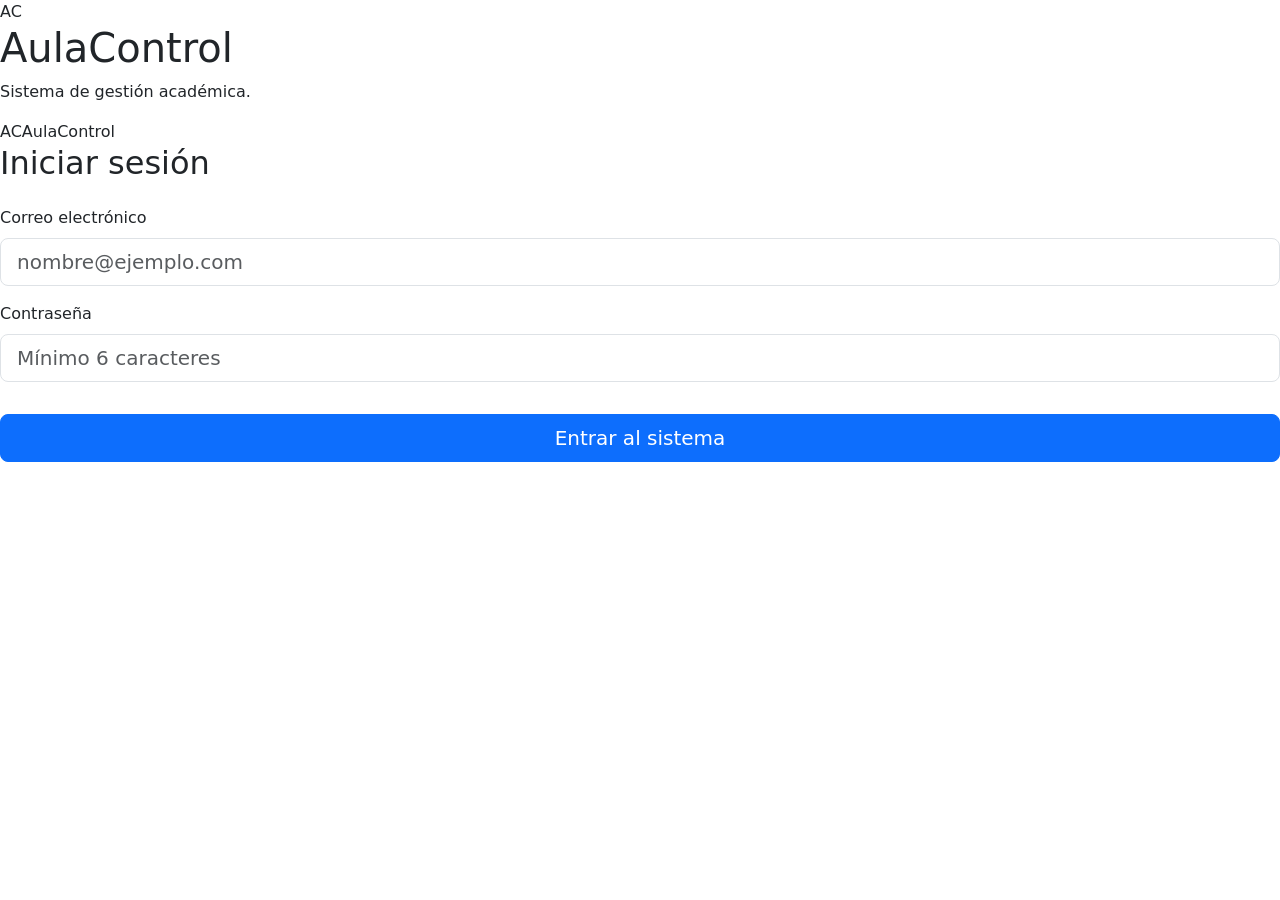
==== login.html @ 8af1e3f4 "first commit" ====
<!doctype html>
<html lang="es">
<head>
  <meta charset="utf-8">
  <meta name="viewport" content="width=device-width, initial-scale=1">
  <title>Acceso | AulaControl</title>

  <link href="https://fonts.googleapis.com/css2?family=Inter:wght@400;500;600;700;800&display=swap" rel="stylesheet">
  <link href="https://cdn.jsdelivr.net/npm/bootstrap@5.3.3/dist/css/bootstrap.min.css" rel="stylesheet">
  <link rel="stylesheet" href="css/login.css">
</head>
<body class="login-page">
  <main class="login-shell">
    <section class="login-brand d-none d-lg-flex">
      <div class="brand-content">
        <span class="brand-mark">AC</span>
        <h1>AulaControl</h1>
        <p class="brand-copy">Sistema de gestión académica.</p>
      </div>
    </section>

    <section class="login-panel">
      <div class="login-card">
        <div class="mobile-logo"><span class="brand-mark">AC</span><span>AulaControl</span></div>
        <div class="mb-4"><h2>Iniciar sesión</h2></div>

        <form id="loginForm" novalidate>
          <div class="mb-3">
            <label for="loginEmail" class="form-label">Correo electrónico</label>
            <input type="email" class="form-control form-control-lg" id="loginEmail" placeholder="nombre@ejemplo.com" autocomplete="email" required>
            <div class="invalid-feedback" id="emailError">Ingresa un correo electrónico válido.</div>
          </div>
          <div class="mb-3">
            <label for="loginPassword" class="form-label">Contraseña</label>
            <input type="password" class="form-control form-control-lg" id="loginPassword" placeholder="Mínimo 6 caracteres" autocomplete="current-password" required>
            <div class="invalid-feedback">La contraseña debe tener al menos 6 caracteres.</div>
          </div>
          <button type="submit" class="btn btn-primary btn-lg w-100 mt-3">Entrar al sistema</button>
        </form>
      </div>
    </section>
  </main>
  <script src="js/utileria.js"></script>
  <script src="js/login.js"></script>
</body>
</html>
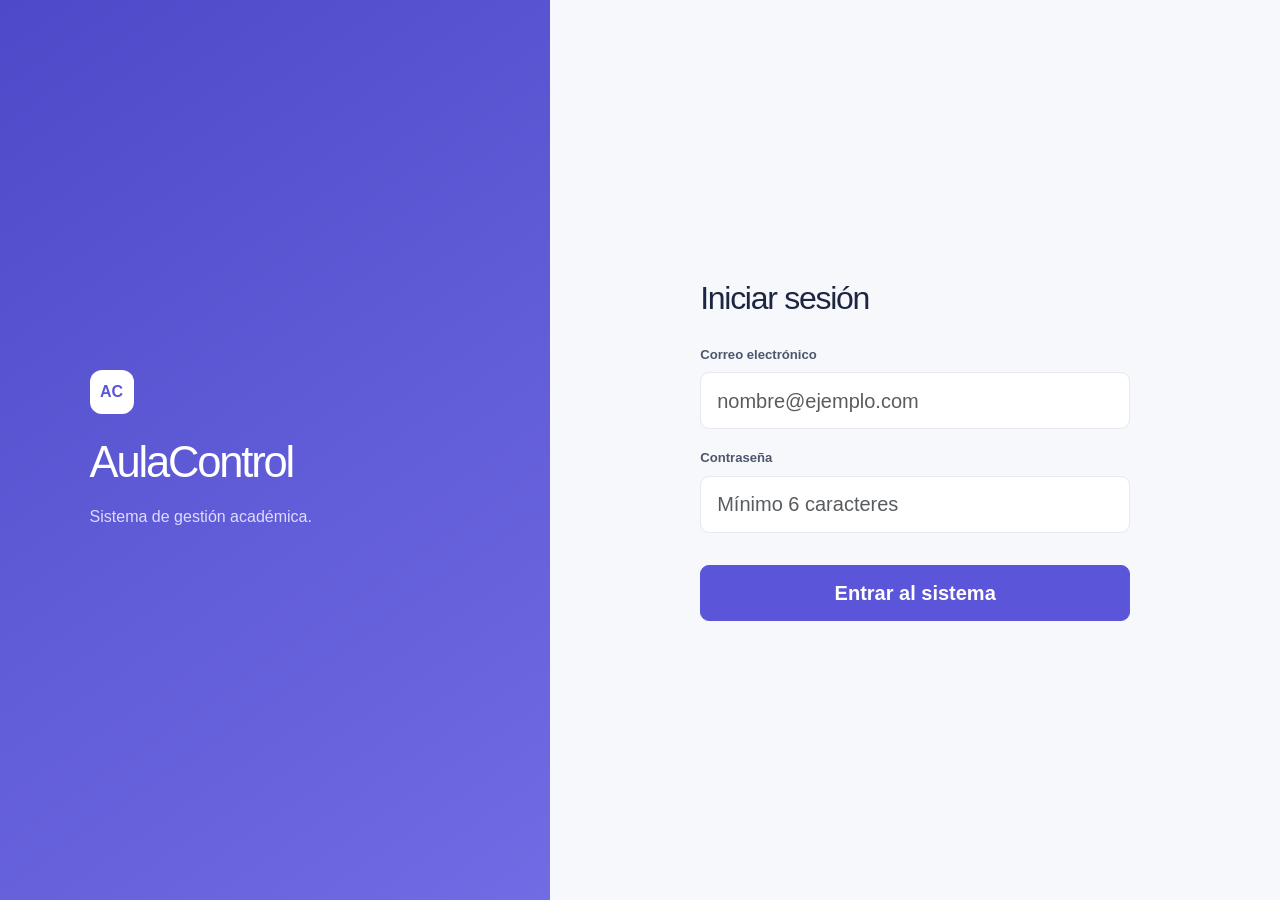
==== commit 2d46837e: "comentarios" ====
--- a/login.html
+++ b/login.html
@@ -11,6 +11,7 @@
 </head>
 <body class="login-page">
   <main class="login-shell">
+    <!-- identidad del sistema -->
     <section class="login-brand d-none d-lg-flex">
       <div class="brand-content">
         <span class="brand-mark">AC</span>
@@ -24,6 +25,7 @@
         <div class="mobile-logo"><span class="brand-mark">AC</span><span>AulaControl</span></div>
         <div class="mb-4"><h2>Iniciar sesión</h2></div>
 
+        <!-- formulario de acceso -->
         <form id="loginForm" novalidate>
           <div class="mb-3">
             <label for="loginEmail" class="form-label">Correo electrónico</label>
--- a/css/login.css
+++ b/css/login.css
@@ -0,0 +1,317 @@
+
+:root {
+  --primary: #5b55d9;
+  --dark: #1e2540;
+  --muted: #71798f;
+  --line: #e7e9f1;
+  --surface: #f7f8fc;
+}
+
+* {
+  box-sizing: border-box;
+}
+
+body {
+  margin: 0;
+  font-family: Inter, Arial, sans-serif;
+  color: var(--dark);
+  background: var(--surface);
+}
+
+.login-shell {
+  display: flex;
+  min-height: 100vh;
+}
+
+.login-brand {
+  width: 43%;
+  padding: 8vw 7vw;
+  background: linear-gradient(145deg, #4e49c8, #716ce4);
+  color: #fff;
+  display: flex;
+  align-items: center;
+}
+
+.brand-content {
+  width: 100%;
+}
+
+.brand-mark {
+  display: inline-flex;
+  align-items: center;
+  justify-content: center;
+  width: 44px;
+  height: 44px;
+  border-radius: 12px;
+  background: #fff;
+  color: var(--primary);
+  font-weight: 800;
+  margin-bottom: 24px;
+}
+
+.eyebrow {
+  text-transform: uppercase;
+  font-size: 0.7rem;
+  font-weight: 800;
+  letter-spacing: 0.12em;
+}
+
+.login-brand .eyebrow {
+  margin-top: 90px;
+  color: #d5d4ff;
+}
+
+.login-brand h1 {
+  font-size: clamp(2rem, 3.4vw, 3.5rem);
+  line-height: 1.12;
+  letter-spacing: -0.05em;
+  margin: 0 0 16px;
+}
+
+.brand-copy {
+  color: #dedcff;
+  line-height: 1.7;
+  margin: 0;
+}
+
+.brand-stat {
+  margin-top: 70px;
+}
+
+.brand-stat strong,
+.brand-stat span {
+  display: block;
+}
+
+.login-panel {
+  flex: 1;
+  display: flex;
+  align-items: center;
+  justify-content: center;
+  padding: 32px;
+}
+
+.login-card {
+  width: min(100%, 430px);
+}
+
+.login-card h2 {
+  font-size: 2rem;
+  letter-spacing: -0.04em;
+}
+
+.form-label {
+  font-size: 0.82rem;
+  font-weight: 700;
+  color: #4e566c;
+  margin-bottom: 8px;
+}
+
+.form-control {
+  border-color: var(--line);
+  border-radius: 9px;
+  padding: 0.78rem 1rem;
+  color: var(--dark);
+}
+
+.form-control:focus {
+  border-color: var(--primary);
+  box-shadow: 0 0 0 0.2rem rgba(91, 85, 217, 0.12);
+}
+
+.btn-primary {
+  background: var(--primary);
+  border-color: var(--primary);
+  border-radius: 9px;
+  padding: 0.75rem 1.2rem;
+  font-weight: 700;
+}
+
+.btn-primary:hover {
+  background: #4540b8;
+  border-color: #4540b8;
+}
+
+.login-footnote {
+  text-align: center;
+  color: #9aa1b3;
+  font-size: 0.75rem;
+  margin-top: 34px;
+}
+
+.mobile-logo {
+  display: none;
+  align-items: center;
+  gap: 10px;
+  font-weight: 800;
+  margin-bottom: 50px;
+}
+
+.mobile-logo .brand-mark {
+  background: var(--primary);
+  color: #fff;
+}
+
+.app-layout {
+  display: flex;
+  min-height: 100vh;
+}
+
+.sidebar {
+  width: 255px;
+  background: #fff;
+  border-right: 1px solid var(--line);
+  padding: 25px 16px;
+  transition: margin-left 0.25s;
+}
+
+.sidebar.collapsed {
+  margin-left: -255px;
+}
+
+.sidebar-header {
+  display: flex;
+  align-items: center;
+  gap: 10px;
+  padding: 0 12px 42px;
+  font-weight: 800;
+}
+
+.sidebar-header .brand-mark {
+  width: 36px;
+  height: 36px;
+  background: var(--primary);
+  color: #fff;
+  font-size: 0.8rem;
+}
+
+.nav-link {
+  display: flex;
+  justify-content: space-between;
+  width: 100%;
+  border: 0;
+  background: #f0efff;
+  color: var(--primary);
+  padding: 12px;
+  border-radius: 9px;
+  font-size: 0.86rem;
+  font-weight: 700;
+  text-align: left;
+}
+
+.submenu {
+  margin-left: 15px;
+  border-left: 1px solid #dedff0;
+  padding-left: 12px;
+}
+
+.submenu-link {
+  display: block;
+  color: var(--primary);
+  text-decoration: none;
+  font-size: 0.8rem;
+  padding: 10px;
+}
+
+.main-content {
+  flex: 1;
+  min-width: 0;
+}
+
+.topbar {
+  height: 76px;
+  background: #fff;
+  border-bottom: 1px solid var(--line);
+  display: flex;
+  align-items: center;
+  padding: 0 5%;
+  gap: 20px;
+}
+
+.hamburger {
+  border: 0;
+  background: none;
+  padding: 8px;
+  display: flex;
+  flex-direction: column;
+  gap: 4px;
+}
+
+.hamburger span {
+  width: 20px;
+  height: 2px;
+  background: #5c6478;
+}
+
+.user-menu {
+  border: 0;
+  background: transparent;
+  font-size: 0.85rem;
+  font-weight: 700;
+  color: var(--dark);
+}
+
+.page-body {
+  padding: 46px 5%;
+  max-width: 1100px;
+}
+
+.page-body h1 {
+  font-size: 2rem;
+  margin-bottom: 28px;
+}
+
+.content-card {
+  background: #fff;
+  border: 1px solid var(--line);
+  border-radius: 14px;
+  padding: 28px 30px;
+  margin-bottom: 22px;
+}
+
+.content-card h2 {
+  font-size: 1.1rem;
+  margin: 0 0 22px;
+}
+
+.age-modal {
+  border: 0;
+  border-radius: 16px;
+}
+
+.age-modal h2 {
+  font-size: 1.5rem;
+}
+
+@media (max-width: 767px) {
+  .login-panel {
+    padding: 25px;
+  }
+
+  .mobile-logo {
+    display: flex;
+  }
+
+  .login-brand {
+    display: none;
+  }
+
+  .sidebar {
+    position: fixed;
+    z-index: 10;
+    height: 100vh;
+    box-shadow: 5px 0 20px #0002;
+  }
+
+  .topbar {
+    padding: 0 20px;
+  }
+
+  .page-body {
+    padding: 30px 20px;
+  }
+
+  .page-body h1 {
+    font-size: 1.65rem;
+  }
+}
